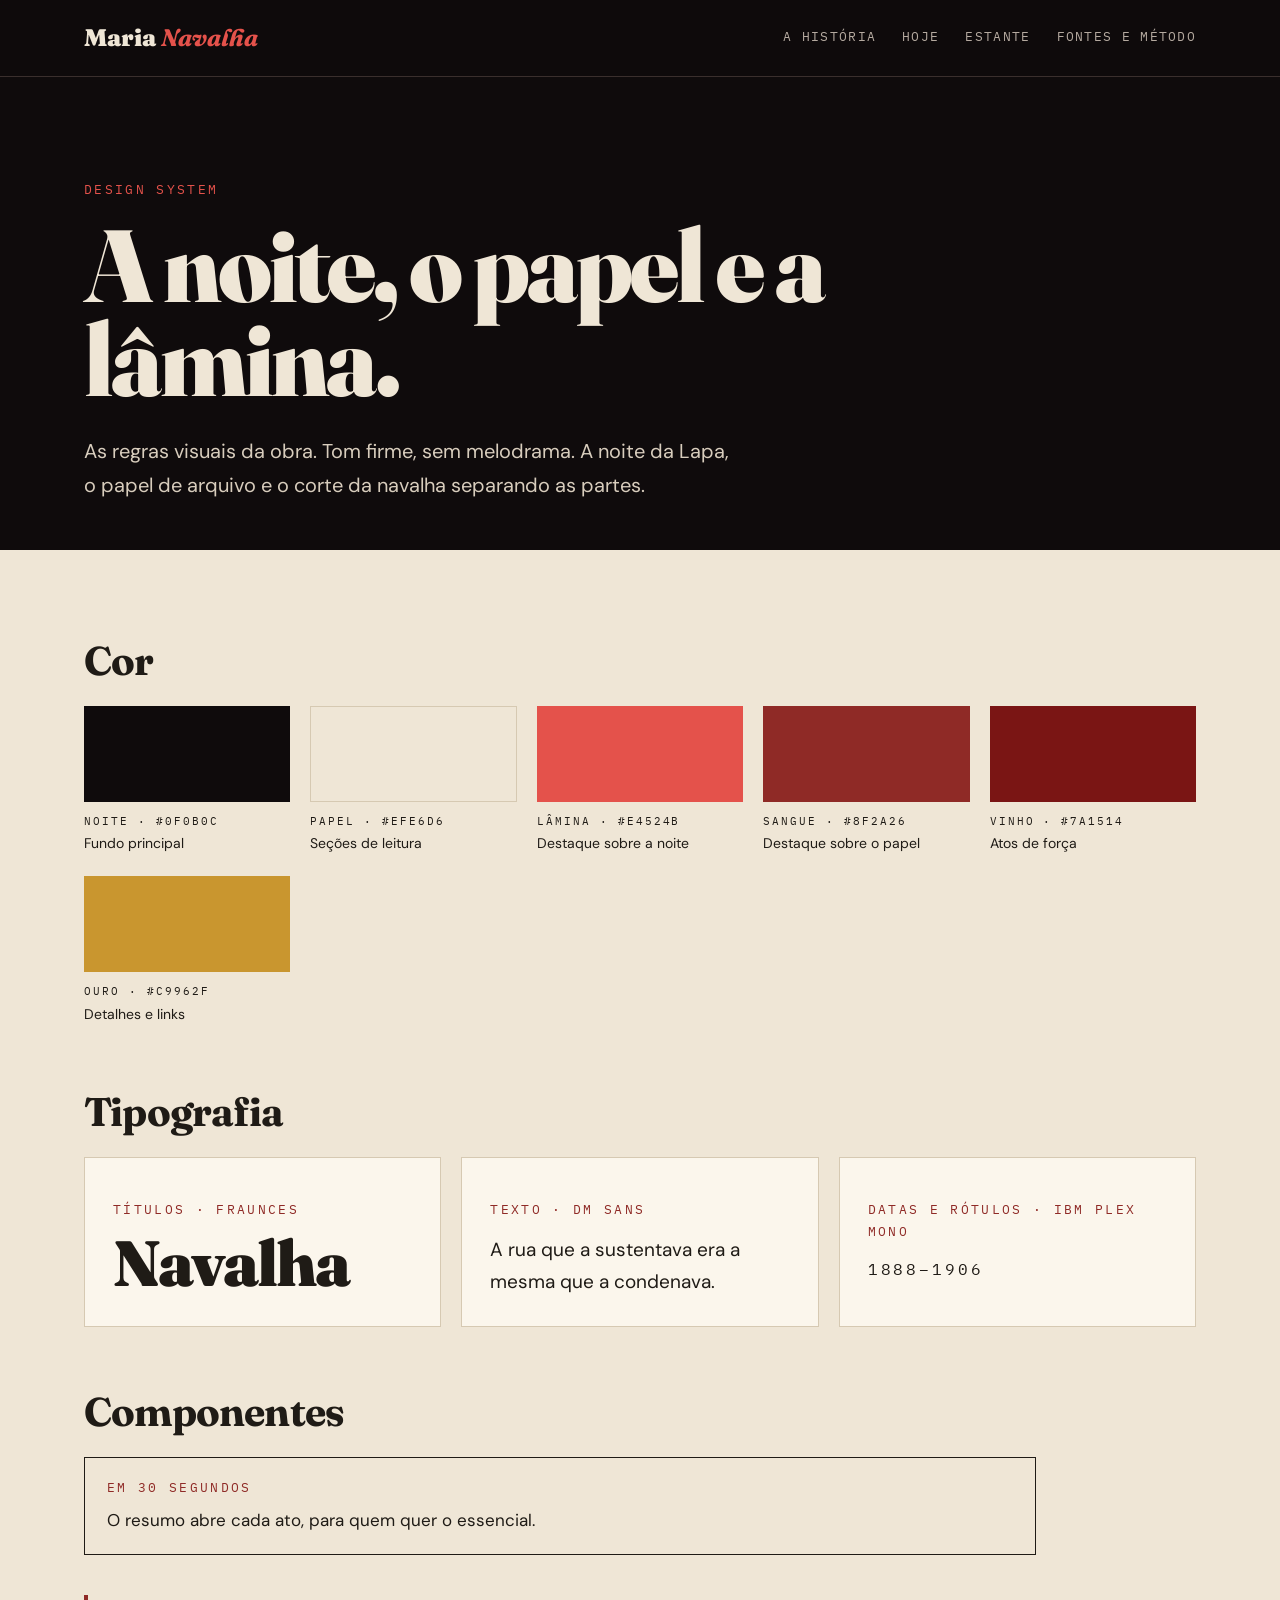
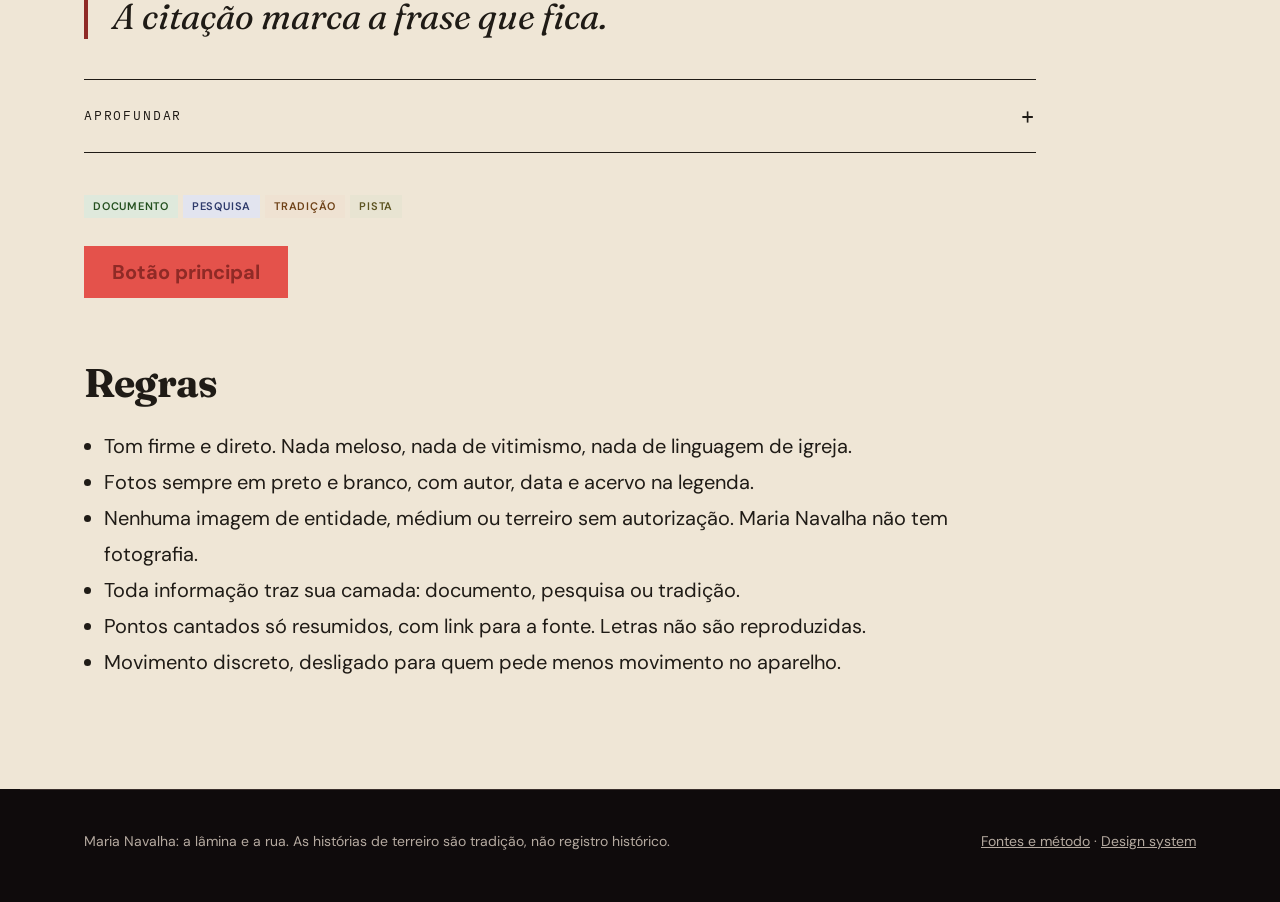
==== design.html @ 5223377c "Site Maria Navalha: a lâmina e a rua" ====
<!DOCTYPE html>
<html lang="pt-BR">
<head>
<meta charset="utf-8">
<meta name="viewport" content="width=device-width, initial-scale=1">
<title>Design system · Maria Navalha</title>
<meta name="description" content="Maria Navalha: a lâmina e a rua. Obra de estudo sobre a entidade da malandragem, o Rio de Janeiro do pós-abolição e a força feminina nas religiões de matriz africana.">
<link rel="preconnect" href="https://fonts.googleapis.com">
<link rel="preconnect" href="https://fonts.gstatic.com" crossorigin>
<link href="https://fonts.googleapis.com/css2?family=Fraunces:ital,wght@0,400;0,700;0,900;1,400;1,700&family=DM+Sans:wght@400;500;700&family=IBM+Plex+Mono:wght@400;500&display=swap" rel="stylesheet">
<link rel="stylesheet" href="site.css">
</head>
<body>
<div class="progresso" id="progresso"></div>
<header class="topo">
  <div class="envolve" style="display:flex;flex-wrap:wrap;align-items:center;justify-content:space-between;gap:8px 32px;padding-top:14px;padding-bottom:14px">
    <a href="index.html" style="font-family:var(--f-display);font-weight:900;font-size:24px;text-decoration:none">Maria <em style="color:var(--lamina);font-weight:700">Navalha</em></a>
    <nav aria-label="Principal" style="display:flex;flex-wrap:wrap;gap:0 26px;font-family:var(--f-mono);font-size:13px;letter-spacing:.1em;text-transform:uppercase"><a href="historia.html" class="nav-link">A história</a><a href="hoje.html" class="nav-link">Hoje</a><a href="estante.html" class="nav-link">Estante</a><a href="fontes.html" class="nav-link">Fontes e método</a></nav>
  </div>
</header>
<main>
<section class="envolve" style="padding-top:clamp(56px,8vw,104px);padding-bottom:48px">
  <p class="rotulo" style="color:var(--lamina);margin:0 0 16px">Design system</p>
  <h1 class="display" style="margin:0;font-size:clamp(48px,8vw,104px);max-width:960px">A noite, o papel e a lâmina.</h1>
  <p style="margin:28px 0 0;max-width:660px;font-size:20px;color:#d8cdbd">As regras visuais da obra. Tom firme, sem melodrama. A noite da Lapa, o papel de arquivo e o corte da navalha separando as partes.</p>
</section>

<section class="sup-papel ato">
  <div class="envolve">
    <h2 class="titulo" style="font-size:40px;margin:0 0 24px">Cor</h2>
    <div class="grade" style="grid-template-columns:repeat(auto-fit,minmax(170px,1fr))">
      <div><div style="height:96px;background:#0f0b0c"></div><p class="rotulo" style="margin:10px 0 0;font-size:11px">Noite · #0f0b0c</p><p style="margin:2px 0 0;font-size:14px">Fundo principal</p></div>
      <div><div style="height:96px;background:#efe6d6;border:1px solid #d6c9b2"></div><p class="rotulo" style="margin:10px 0 0;font-size:11px">Papel · #efe6d6</p><p style="margin:2px 0 0;font-size:14px">Seções de leitura</p></div>
      <div><div style="height:96px;background:#e4524b"></div><p class="rotulo" style="margin:10px 0 0;font-size:11px">Lâmina · #e4524b</p><p style="margin:2px 0 0;font-size:14px">Destaque sobre a noite</p></div>
      <div><div style="height:96px;background:#8f2a26"></div><p class="rotulo" style="margin:10px 0 0;font-size:11px">Sangue · #8f2a26</p><p style="margin:2px 0 0;font-size:14px">Destaque sobre o papel</p></div>
      <div><div style="height:96px;background:#7a1514"></div><p class="rotulo" style="margin:10px 0 0;font-size:11px">Vinho · #7a1514</p><p style="margin:2px 0 0;font-size:14px">Atos de força</p></div>
      <div><div style="height:96px;background:#c9962f"></div><p class="rotulo" style="margin:10px 0 0;font-size:11px">Ouro · #c9962f</p><p style="margin:2px 0 0;font-size:14px">Detalhes e links</p></div>
    </div>

    <h2 class="titulo" style="font-size:40px;margin:64px 0 24px">Tipografia</h2>
    <div class="grade">
      <div class="cartao"><p class="rotulo" style="color:var(--sangue)">Títulos · Fraunces</p><p class="display" style="font-size:64px;margin:12px 0 0">Navalha</p></div>
      <div class="cartao"><p class="rotulo" style="color:var(--sangue)">Texto · DM Sans</p><p style="font-size:19px;margin:12px 0 0">A rua que a sustentava era a mesma que a condenava.</p></div>
      <div class="cartao"><p class="rotulo" style="color:var(--sangue)">Datas e rótulos · IBM Plex Mono</p><p class="rotulo" style="font-size:16px;margin:12px 0 0">1888–1906</p></div>
    </div>

    <h2 class="titulo" style="font-size:40px;margin:64px 0 24px">Componentes</h2>
    <div class="leitura">
      <div class="resumo"><span class="rotulo" style="color:var(--sangue)">Em 30 segundos</span>O resumo abre cada ato, para quem quer o essencial.</div>
      <blockquote class="citacao">A citação marca a frase que fica.</blockquote>
      <details class="aprofundar"><summary>Aprofundar</summary><div><p>O texto extra fica recolhido, para a leitura não cansar.</p></div></details>
      <p><span class="etiqueta et-doc">Documento</span> <span class="etiqueta et-pesq">Pesquisa</span> <span class="etiqueta et-trad">Tradição</span> <span class="etiqueta et-pista">Pista</span></p>
      <p style="margin-top:24px"><a class="botao botao-lamina" href="historia.html">Botão principal</a></p>
    </div>

    <h2 class="titulo" style="font-size:40px;margin:64px 0 24px">Regras</h2>
    <ul class="leitura" style="padding-left:20px">
      <li>Tom firme e direto. Nada meloso, nada de vitimismo, nada de linguagem de igreja.</li>
      <li>Fotos sempre em preto e branco, com autor, data e acervo na legenda.</li>
      <li>Nenhuma imagem de entidade, médium ou terreiro sem autorização. Maria Navalha não tem fotografia.</li>
      <li>Toda informação traz sua camada: documento, pesquisa ou tradição.</li>
      <li>Pontos cantados só resumidos, com link para a fonte. Letras não são reproduzidas.</li>
      <li>Movimento discreto, desligado para quem pede menos movimento no aparelho.</li>
    </ul>
  </div>
</section>

</main>
<footer class="envolve" style="padding-top:40px;padding-bottom:48px;font-size:14px;color:var(--cinza-noite);border-top:1px solid var(--linha);display:flex;flex-wrap:wrap;gap:12px 32px;justify-content:space-between">
  <span>Maria Navalha: a lâmina e a rua. As histórias de terreiro são tradição, não registro histórico.</span>
  <span><a href="fontes.html">Fontes e método</a> · <a href="design.html">Design system</a></span>
</footer>
<script src="site.js"></script>
</body>
</html>
---- site.css ----
/* ==========================================================
   Maria Navalha · Design System
   Tokens, base, componentes. Usado junto com Tailwind (CDN).
   ========================================================== */

:root {
  /* Cor */
  --noite: #0f0b0c;        /* fundo principal, a noite da Lapa */
  --noite-2: #1a1415;      /* cartões sobre a noite */
  --linha: #3a2f2d;        /* bordas sobre a noite */
  --papel: #efe6d6;        /* papel antigo, texto sobre a noite */
  --papel-2: #fbf6ec;      /* cartões sobre o papel */
  --linha-papel: #d6c9b2;
  --tinta: #1f1b16;        /* texto sobre o papel */
  --cinza: #6b6358;        /* texto secundário sobre o papel */
  --cinza-noite: #b5aaa0;  /* texto secundário sobre a noite */
  --sangue: #8f2a26;       /* destaque sobre o papel */
  --lamina: #e4524b;       /* destaque sobre a noite: o corte */
  --vinho: #7a1514;        /* seções de ponto e voz */
  --ouro: #c9962f;         /* detalhe, links sobre a noite */
  --ouro-claro: #e8c98a;

  /* Tipografia */
  --f-display: 'Fraunces', Georgia, serif;
  --f-texto: 'DM Sans', system-ui, sans-serif;
  --f-mono: 'IBM Plex Mono', ui-monospace, monospace;

  /* Espaço e ritmo */
  --medida: 68ch;          /* largura ideal de leitura */
  --corte: 64px;           /* altura do corte diagonal entre seções */
}

* { box-sizing: border-box; }
html { scroll-behavior: smooth; }
body {
  margin: 0;
  font-family: var(--f-texto);
  background: var(--noite);
  color: var(--papel);
  line-height: 1.7;
  -webkit-font-smoothing: antialiased;
}
img { max-width: 100%; display: block; }
a { color: inherit; }
:focus-visible { outline: 2px solid var(--ouro); outline-offset: 3px; }

/* ---------- Tipografia ---------- */
.display { font-family: var(--f-display); font-weight: 900; letter-spacing: -0.03em; line-height: .92; }
.titulo  { font-family: var(--f-display); font-weight: 700; letter-spacing: -0.02em; line-height: 1.05; }
.rotulo  { font-family: var(--f-mono); font-size: 13px; letter-spacing: .18em; text-transform: uppercase; }
.leitura { max-width: var(--medida); font-size: clamp(18px, 1.6vw, 20px); line-height: 1.8; }
.leitura p { margin: 0 0 1.25em; }

/* ---------- Superfícies ---------- */
.sup-noite { background: var(--noite); color: var(--papel); }
.sup-papel { background: var(--papel); color: var(--tinta); }
.sup-vinho { background: var(--vinho); color: var(--papel); }

/* ---------- O corte: a navalha que separa as seções ---------- */
.corte { height: var(--corte); }
.corte-esq { clip-path: polygon(0 0, 100% 0, 0 100%); }
.corte-dir { clip-path: polygon(0 0, 100% 0, 100% 100%); }

/* Traço da lâmina que risca o título */
.risco { position: relative; display: inline-block; }
.risco::after {
  content: ""; position: absolute; left: -2%; top: 56%;
  width: 104%; height: clamp(4px, .7vw, 10px);
  background: var(--lamina); transform: rotate(-5deg) scaleX(0);
  transform-origin: left center;
  animation: cortar 1.1s .4s cubic-bezier(.7,0,.2,1) forwards;
}
@keyframes cortar { to { transform: rotate(-5deg) scaleX(1); } }

/* ---------- Navegação ---------- */
.nav-link { padding: 12px 0; color: var(--cinza-noite); text-decoration: none; border-bottom: 2px solid transparent; }
.nav-link:hover { color: var(--papel); }
.nav-link[aria-current="page"] { color: var(--papel); border-color: var(--lamina); }

/* Barra de progresso de leitura */
.progresso { position: fixed; top: 0; left: 0; height: 3px; width: 0; background: var(--lamina); z-index: 60; }

/* ---------- Componentes ---------- */
.etiqueta {
  display: inline-block; font: 600 11px/1 var(--f-texto);
  letter-spacing: .07em; text-transform: uppercase; padding: 6px 9px;
}
.et-doc   { background: #dfe9dc; color: #24501f; }   /* documento */
.et-pesq  { background: #e2e4ef; color: #2e3a6b; }   /* pesquisa */
.et-trad  { background: #efe2d2; color: #6e4116; }   /* tradição */
.et-pista { background: #e8e4d2; color: #5c5320; }   /* pista a conferir */

.resumo {
  border: 1px solid currentColor; padding: 20px 22px; margin: 0 0 32px;
  font-size: 17px; line-height: 1.6;
}
.resumo .rotulo { display: block; margin-bottom: 8px; }

.citacao {
  margin: 40px 0; padding: 0 0 0 24px; border-left: 4px solid var(--lamina);
  font-family: var(--f-display); font-style: italic;
  font-size: clamp(24px, 2.8vw, 36px); line-height: 1.22;
}
.sup-papel .citacao { border-color: var(--sangue); }

.foto { margin: 48px 0; }
.foto img { width: 100%; height: auto; filter: grayscale(1) contrast(1.05); border: 1px solid var(--linha); background: #2a2223; min-height: 200px; }
.foto figcaption { margin-top: 12px; font-size: 14px; line-height: 1.5; opacity: .8; }
.foto figcaption .rotulo { font-size: 11px; display: block; margin-bottom: 4px; opacity: 1; }

/* Aprofundar: texto extra recolhido, para a leitura não cansar */
details.aprofundar { border-top: 1px solid currentColor; border-bottom: 1px solid currentColor; margin: 8px 0 32px; }
details.aprofundar summary {
  cursor: pointer; list-style: none; padding: 16px 0; min-height: 44px;
  font-family: var(--f-mono); font-size: 13px; letter-spacing: .14em; text-transform: uppercase;
  display: flex; justify-content: space-between; align-items: center;
}
details.aprofundar summary::-webkit-details-marker { display: none; }
details.aprofundar summary::after { content: "+"; font-size: 22px; }
details.aprofundar[open] summary::after { content: "–"; }
details.aprofundar > div { padding: 4px 0 20px; }

.cartao { border: 1px solid var(--linha); background: var(--noite-2); padding: 28px; }
.sup-papel .cartao { border-color: var(--linha-papel); background: var(--papel-2); }

.botao {
  display: inline-flex; align-items: center; min-height: 52px; padding: 0 28px;
  font-weight: 700; text-decoration: none; transition: transform .2s ease;
}
.botao:hover { transform: translateY(-2px); }
.botao-lamina { background: var(--lamina); color: var(--noite); }
.botao-linha  { border: 1.5px solid currentColor; font-weight: 500; }

.tabela { width: 100%; border-collapse: collapse; font-size: 16px; }
.tabela th { font: 600 12px var(--f-mono); letter-spacing: .1em; text-transform: uppercase; text-align: left; padding: 12px 14px; border-bottom: 2px solid currentColor; }
.tabela td { padding: 16px 14px; border-bottom: 1px solid var(--linha-papel); vertical-align: top; }
.sup-noite .tabela td { border-color: var(--linha); }
.rolagem-x { overflow-x: auto; }

/* ---------- Movimento ---------- */
.surge { opacity: 0; transform: translateY(24px); transition: opacity .9s ease, transform .9s ease; }
.surge.visivel { opacity: 1; transform: none; }
.balanco { animation: balanco 7s ease-in-out infinite; transform-origin: center; }
@keyframes balanco { 0%,100% { transform: rotate(-24deg); } 50% { transform: rotate(-19deg); } }

@media (prefers-reduced-motion: reduce) {
  html { scroll-behavior: auto; }
  .surge { opacity: 1; transform: none; transition: none; }
  .risco::after { animation: none; transform: rotate(-5deg) scaleX(1); }
  .balanco { animation: none; transform: rotate(-22deg); }
}

/* ---------- Layout ---------- */
.envolve{max-width:1240px;margin:0 auto;padding-left:clamp(20px,5vw,64px);padding-right:clamp(20px,5vw,64px)}
.grade{display:grid;gap:20px;grid-template-columns:repeat(auto-fit,minmax(250px,1fr))}
header.topo{position:sticky;top:0;z-index:50;background:rgba(15,11,12,.94);backdrop-filter:blur(6px);border-bottom:1px solid var(--linha)}
.porta{display:flex;flex-direction:column;gap:14px;min-height:300px;padding:28px;background:var(--noite-2);border:1px solid var(--linha);border-top:4px solid var(--lamina);text-decoration:none;transition:transform .3s,border-color .3s}
.porta:hover{transform:translateY(-6px);border-color:var(--lamina)}
.ato{padding:clamp(56px,7vw,104px) 0}
.ato-grade{display:flex;flex-wrap:wrap;gap:24px 64px}
.ato-lado{flex:0 0 220px}
.ato-texto{flex:1 1 480px;min-width:0}
.ato-texto h2{font-size:clamp(34px,4.4vw,56px);margin:0 0 24px}
.ato-num{font-family:var(--f-display);font-weight:900;font-size:clamp(90px,11vw,150px);line-height:.85}
.chip{display:inline-flex;align-items:center;min-height:44px;padding:0 16px;border:1px solid var(--linha);font-family:var(--f-mono);font-size:13px;letter-spacing:.06em;text-decoration:none}
.chip:hover{border-color:var(--lamina)}
.sup-papel a{color:var(--sangue)}
@media (max-width:720px){.ato-lado{flex-basis:100%}.ato-num{font-size:72px}}
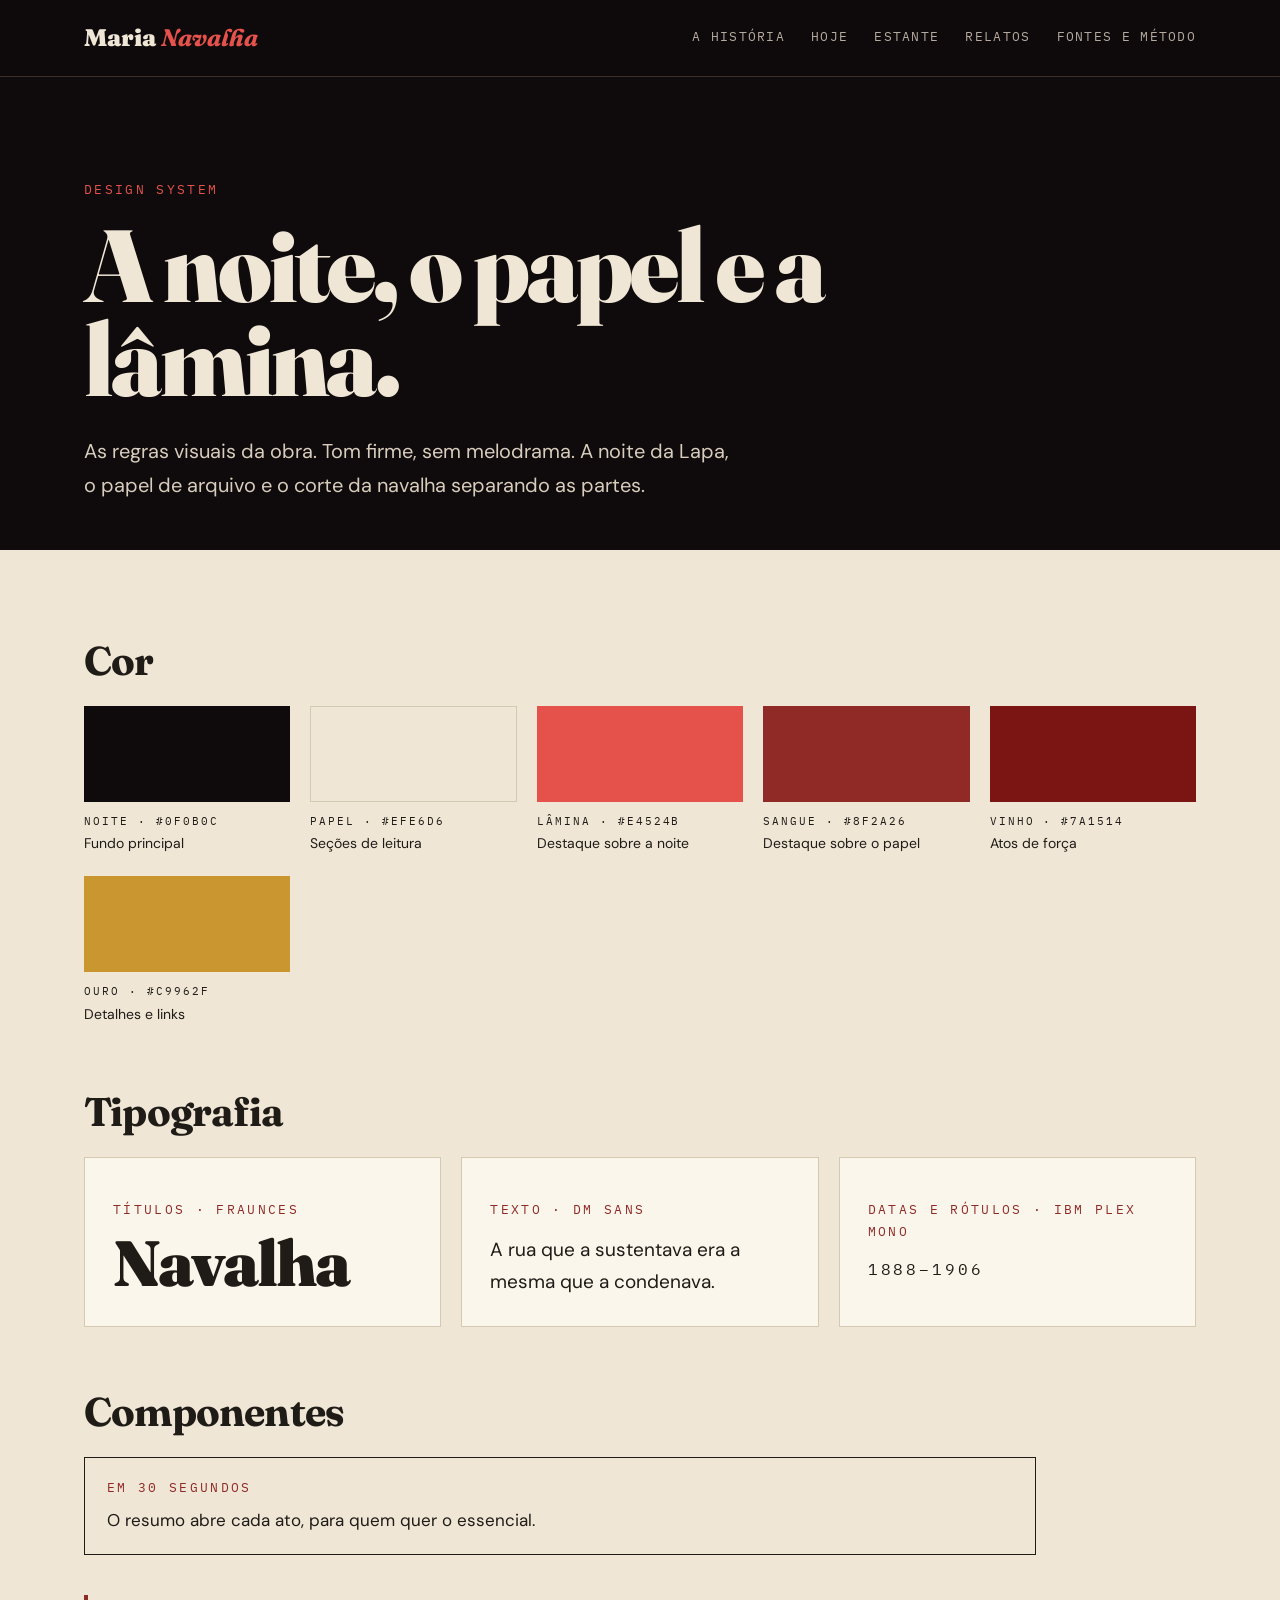
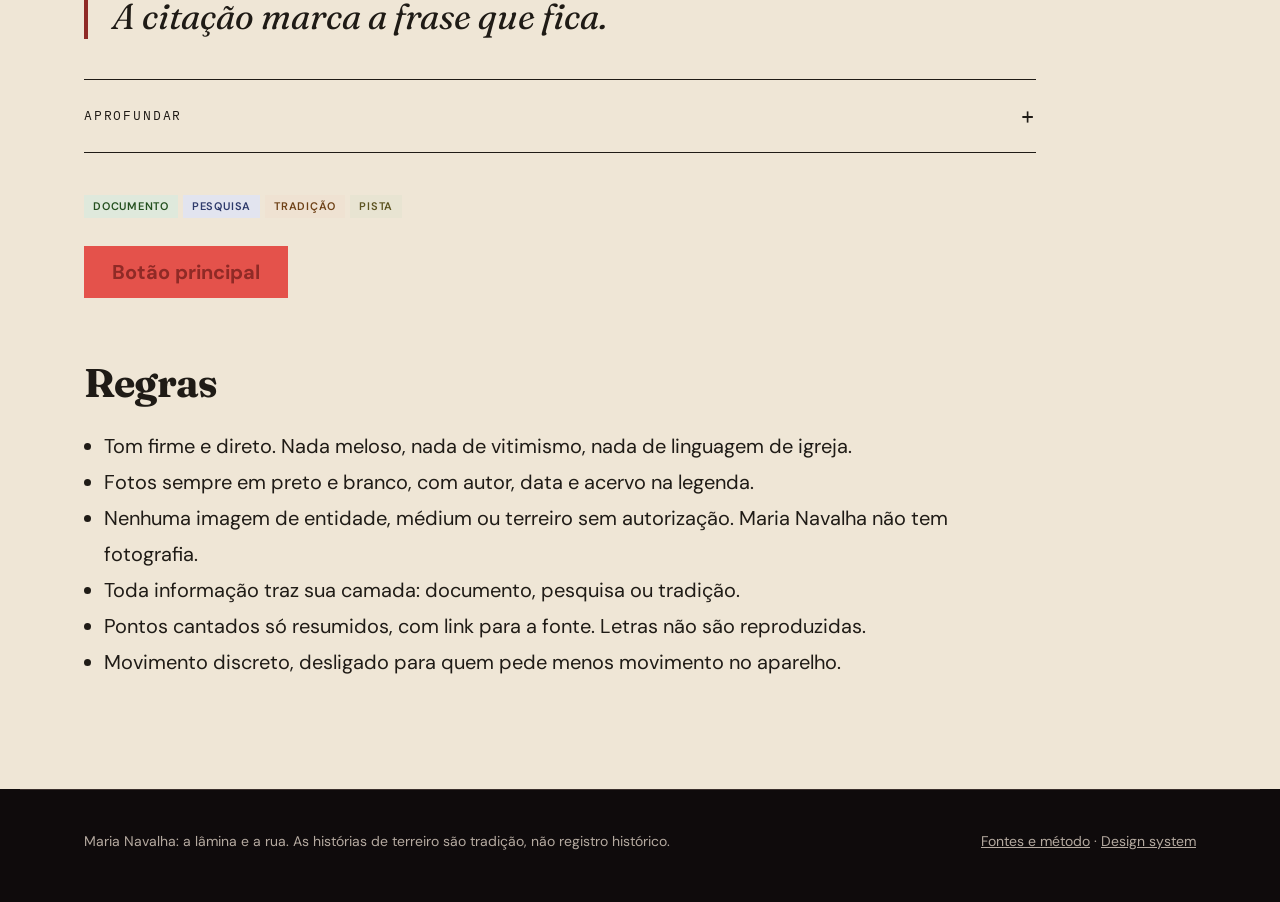
==== commit c4a82b32: "Pagina de relatos e menu compacto no celular" ====
--- a/design.html
+++ b/design.html
@@ -15,7 +15,7 @@
 <header class="topo">
   <div class="envolve" style="display:flex;flex-wrap:wrap;align-items:center;justify-content:space-between;gap:8px 32px;padding-top:14px;padding-bottom:14px">
     <a href="index.html" style="font-family:var(--f-display);font-weight:900;font-size:24px;text-decoration:none">Maria <em style="color:var(--lamina);font-weight:700">Navalha</em></a>
-    <nav aria-label="Principal" style="display:flex;flex-wrap:wrap;gap:0 26px;font-family:var(--f-mono);font-size:13px;letter-spacing:.1em;text-transform:uppercase"><a href="historia.html" class="nav-link">A história</a><a href="hoje.html" class="nav-link">Hoje</a><a href="estante.html" class="nav-link">Estante</a><a href="fontes.html" class="nav-link">Fontes e método</a></nav>
+    <nav aria-label="Principal" style="display:flex;flex-wrap:wrap;gap:0 26px;font-family:var(--f-mono);font-size:13px;letter-spacing:.1em;text-transform:uppercase"><a href="historia.html" class="nav-link">A história</a><a href="hoje.html" class="nav-link">Hoje</a><a href="estante.html" class="nav-link">Estante</a><a href="relatos.html" class="nav-link">Relatos</a><a href="fontes.html" class="nav-link">Fontes e método</a></nav>
   </div>
 </header>
 <main>
--- a/site.css
+++ b/site.css
@@ -165,4 +165,43 @@
 .chip{display:inline-flex;align-items:center;min-height:44px;padding:0 16px;border:1px solid var(--linha);font-family:var(--f-mono);font-size:13px;letter-spacing:.06em;text-decoration:none}
 .chip:hover{border-color:var(--lamina)}
 .sup-papel a{color:var(--sangue)}
-@media (max-width:720px){.ato-lado{flex-basis:100%}.ato-num{font-size:72px}}
+@media (max-width:720px){.ato-lado{flex-basis:100%}.ato-num{font-size:72px}
+ header.topo{position:static}
+ header.topo nav{flex-wrap:nowrap!important;overflow-x:auto;width:100%;gap:0 20px!important;-webkit-overflow-scrolling:touch;scrollbar-width:none}
+ header.topo nav::-webkit-scrollbar{display:none}
+ header.topo .nav-link{white-space:nowrap}
+ .duas-colunas{grid-template-columns:1fr!important}}
+/* ---------- Formulário ---------- */
+.formulario{display:flex;flex-direction:column;gap:24px}
+.campo{display:flex;flex-direction:column;gap:8px;border:0;padding:0;margin:0;min-width:0}
+.rotulo-campo{font:600 13px var(--f-mono);letter-spacing:.12em;text-transform:uppercase;color:var(--tinta)}
+.opcional{font-weight:400;letter-spacing:.04em;text-transform:none;color:var(--cinza);font-family:var(--f-texto)}
+.formulario input[type=text],.formulario input[type=email],.formulario select,.formulario textarea{
+ width:100%;font:400 17px/1.6 var(--f-texto);color:var(--tinta);background:var(--papel-2);
+ border:1.5px solid var(--linha-papel);border-radius:0;padding:14px 16px;min-height:52px;transition:border-color .2s}
+.formulario textarea{resize:vertical;min-height:220px}
+.formulario input:focus,.formulario select:focus,.formulario textarea:focus{outline:none;border-color:var(--sangue);box-shadow:0 0 0 3px rgba(143,42,38,.15)}
+.formulario ::placeholder{color:#9a8f82}
+.duas-colunas{display:grid;grid-template-columns:1fr 1fr;gap:20px}
+.opcoes{display:flex;flex-wrap:wrap;gap:10px;margin-top:4px}
+.opcao{position:relative;cursor:pointer}
+.opcao input{position:absolute;opacity:0;inset:0}
+.opcao span{display:inline-flex;align-items:center;min-height:44px;padding:0 18px;border:1.5px solid var(--tinta);font:500 15px var(--f-texto);transition:background .2s,color .2s}
+.opcao input:checked + span{background:var(--tinta);color:var(--papel)}
+.opcao input:focus-visible + span{outline:2px solid var(--sangue);outline-offset:3px}
+.ajuda{display:flex;justify-content:space-between;gap:12px;font-size:13px;color:var(--cinza)}
+.erro{color:var(--sangue);font-weight:600}
+.autoriza{display:flex;gap:12px;align-items:flex-start;font-size:15px;line-height:1.5;cursor:pointer}
+.autoriza input{width:22px;height:22px;margin-top:1px;accent-color:var(--sangue);flex:0 0 auto}
+.armadilha{position:absolute;left:-9999px;width:1px;height:1px;opacity:0}
+.status{margin:0;font-size:16px;font-weight:600;color:var(--sangue);min-height:1.5em}
+.botao:disabled{opacity:.6;cursor:wait}
+.lista-regras{margin:0;padding-left:20px;display:flex;flex-direction:column;gap:12px;font-size:16px;line-height:1.55}
+.et-relato{background:#f3d9d7;color:#7a1514}
+.grade-relatos{columns:3 320px;column-gap:20px}
+.relato{break-inside:avoid;margin:0 0 20px;padding:26px;background:var(--noite-2);border:1px solid var(--linha);border-left:3px solid var(--lamina)}
+.relato p{margin:12px 0 0;font-size:17px;line-height:1.65}
+.relato-topo{display:flex;flex-wrap:wrap;gap:8px;align-items:center}
+.relato-meta{font:12px var(--f-mono);letter-spacing:.08em;text-transform:uppercase;color:var(--cinza-noite)}
+.relato .relato-autor{margin-top:18px;font:13px var(--f-mono);letter-spacing:.06em;color:var(--ouro)}
+.vazio{color:var(--cinza-noite);font-size:17px}
